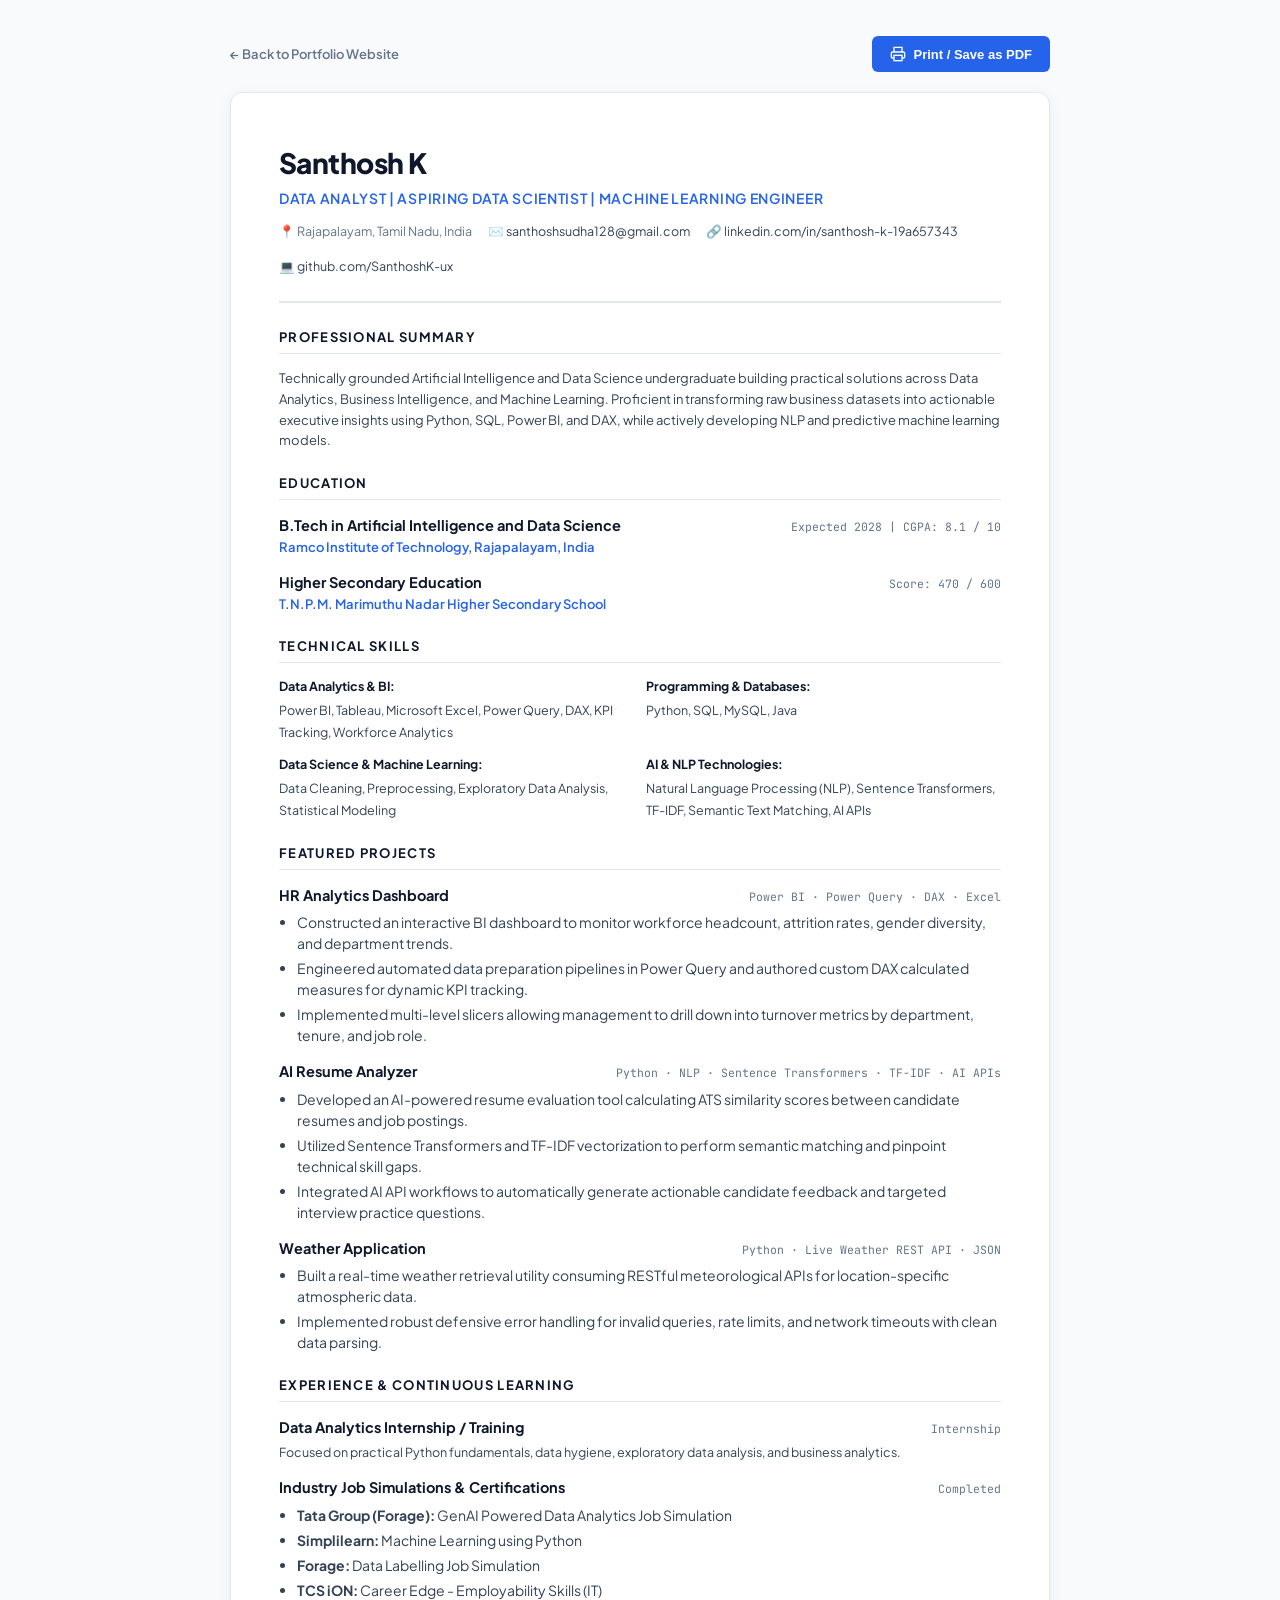
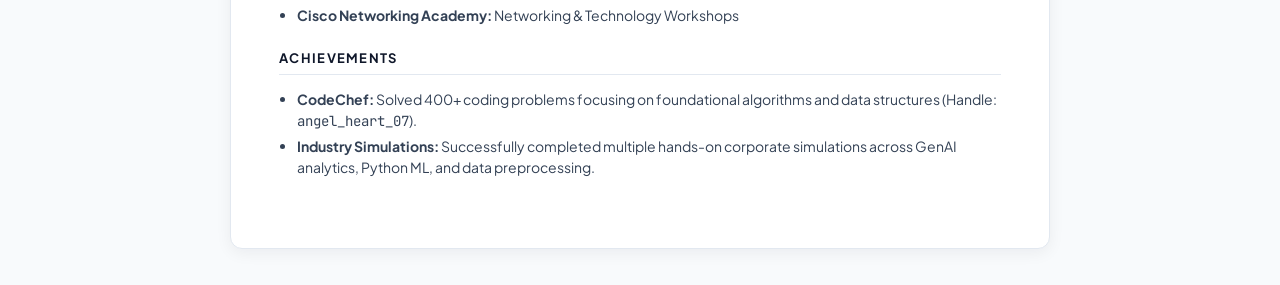
==== resume.html @ 8a950679 "feat: premium production-ready personal portfolio for Santhosh K" ====
<!DOCTYPE html>
<html lang="en">
<head>
  <meta charset="UTF-8">
  <meta name="viewport" content="width=device-width, initial-scale=1.0">
  <title>Resume - Santhosh K | Data Analyst & Aspiring Data Scientist</title>
  <link rel="preconnect" href="https://fonts.googleapis.com">
  <link rel="preconnect" href="https://fonts.gstatic.com" crossorigin>
  <link href="https://fonts.googleapis.com/css2?family=Plus+Jakarta+Sans:wght@400;500;600;700;800&family=JetBrains+Mono:wght@400;500;600&display=swap" rel="stylesheet">
  <style>
    :root {
      --primary: #0F172A;
      --secondary: #334155;
      --muted: #64748B;
      --accent: #2563EB;
      --border: #E2E8F0;
      --bg: #FFFFFF;
    }
    * { box-sizing: border-box; margin: 0; padding: 0; }
    body {
      background-color: #F8FAFC;
      color: var(--secondary);
      font-family: 'Plus Jakarta Sans', -apple-system, sans-serif;
      line-height: 1.55;
      font-size: 14px;
      padding: 36px 16px;
    }
    .resume-page {
      max-width: 820px;
      margin: 0 auto;
      background: var(--bg);
      border: 1px solid var(--border);
      border-radius: 12px;
      box-shadow: 0 4px 16px rgba(15, 23, 42, 0.06);
      padding: 48px;
    }
    .print-bar {
      max-width: 820px;
      margin: 0 auto 20px;
      display: flex;
      justify-content: space-between;
      align-items: center;
    }
    .btn-print {
      background-color: var(--accent);
      color: #FFF;
      border: none;
      padding: 10px 18px;
      border-radius: 6px;
      font-weight: 600;
      cursor: pointer;
      display: inline-flex;
      align-items: center;
      gap: 8px;
      font-size: 13px;
    }
    .btn-back {
      color: var(--muted);
      text-decoration: none;
      font-size: 13px;
      font-weight: 600;
    }
    .btn-back:hover { color: var(--accent); }
    header {
      border-bottom: 2px solid var(--border);
      padding-bottom: 24px;
      margin-bottom: 24px;
    }
    h1 {
      font-size: 28px;
      font-weight: 800;
      color: var(--primary);
      letter-spacing: -0.02em;
    }
    .role-title {
      font-size: 14px;
      font-weight: 600;
      color: var(--accent);
      margin-top: 4px;
      text-transform: uppercase;
      letter-spacing: 0.05em;
    }
    .contact-line {
      display: flex;
      flex-wrap: wrap;
      gap: 16px;
      margin-top: 12px;
      font-size: 12.5px;
      color: var(--muted);
    }
    .contact-line a {
      color: var(--secondary);
      text-decoration: none;
    }
    .contact-line a:hover { color: var(--accent); }
    .section {
      margin-bottom: 22px;
    }
    .section-title {
      font-size: 13px;
      font-weight: 700;
      text-transform: uppercase;
      letter-spacing: 0.1em;
      color: var(--primary);
      border-bottom: 1px solid var(--border);
      padding-bottom: 6px;
      margin-bottom: 14px;
      display: flex;
      align-items: center;
      gap: 8px;
    }
    .item {
      margin-bottom: 14px;
    }
    .item-header {
      display: flex;
      justify-content: space-between;
      align-items: baseline;
      margin-bottom: 4px;
    }
    .item-title {
      font-size: 14.5px;
      font-weight: 700;
      color: var(--primary);
    }
    .item-subtitle {
      font-size: 13px;
      color: var(--accent);
      font-weight: 600;
    }
    .item-date {
      font-family: 'JetBrains Mono', monospace;
      font-size: 11.5px;
      color: var(--muted);
    }
    ul.item-bullets {
      list-style-position: outside;
      margin-left: 18px;
      margin-top: 6px;
    }
    ul.item-bullets li {
      margin-bottom: 4px;
      color: var(--secondary);
      line-height: 1.5;
    }
    .skills-grid {
      display: grid;
      grid-template-columns: repeat(2, 1fr);
      gap: 12px;
    }
    .skill-category b {
      display: block;
      color: var(--primary);
      font-size: 12.5px;
      margin-bottom: 3px;
    }
    .skill-category span {
      color: var(--secondary);
      font-size: 12.5px;
    }
    @media print {
      body { background: #FFF; padding: 0; }
      .print-bar { display: none; }
      .resume-page { border: none; box-shadow: none; padding: 0; }
    }
  </style>
</head>
<body>

  <div class="print-bar">
    <a href="index.html" class="btn-back">← Back to Portfolio Website</a>
    <button class="btn-print" onclick="window.print()">
      <svg width="16" height="16" fill="none" stroke="currentColor" stroke-width="2" viewBox="0 0 24 24"><polyline points="6 9 6 2 18 2 18 9"></polyline><path d="M6 18H4a2 2 0 0 1-2-2v-5a2 2 0 0 1 2-2h16a2 2 0 0 1 2 2v5a2 2 0 0 1-2 2h-2"></path><rect x="6" y="14" width="12" height="8"></rect></svg>
      Print / Save as PDF
    </button>
  </div>

  <main class="resume-page">
    <header>
      <h1>Santhosh K</h1>
      <div class="role-title">Data Analyst | Aspiring Data Scientist | Machine Learning Engineer</div>
      <div class="contact-line">
        <span>📍 Rajapalayam, Tamil Nadu, India</span>
        <span>✉️ <a href="mailto:santhoshsudha128@gmail.com">santhoshsudha128@gmail.com</a></span>
        <span>🔗 <a href="https://linkedin.com/in/santhosh-k-19a657343" target="_blank">linkedin.com/in/santhosh-k-19a657343</a></span>
        <span>💻 <a href="https://github.com/SanthoshK-ux" target="_blank">github.com/SanthoshK-ux</a></span>
      </div>
    </header>

    <!-- Professional Summary -->
    <section class="section">
      <div class="section-title">Professional Summary</div>
      <p style="font-size: 13px; color: var(--secondary); line-height: 1.6;">
        Technically grounded Artificial Intelligence and Data Science undergraduate building practical solutions across Data Analytics, Business Intelligence, and Machine Learning. Proficient in transforming raw business datasets into actionable executive insights using Python, SQL, Power BI, and DAX, while actively developing NLP and predictive machine learning models.
      </p>
    </section>

    <!-- Education -->
    <section class="section">
      <div class="section-title">Education</div>
      <div class="item">
        <div class="item-header">
          <div>
            <span class="item-title">B.Tech in Artificial Intelligence and Data Science</span>
            <div class="item-subtitle">Ramco Institute of Technology, Rajapalayam, India</div>
          </div>
          <div class="item-date">Expected 2028 | CGPA: 8.1 / 10</div>
        </div>
      </div>
      <div class="item">
        <div class="item-header">
          <div>
            <span class="item-title">Higher Secondary Education</span>
            <div class="item-subtitle">T.N.P.M. Marimuthu Nadar Higher Secondary School</div>
          </div>
          <div class="item-date">Score: 470 / 600</div>
        </div>
      </div>
    </section>

    <!-- Technical Skills -->
    <section class="section">
      <div class="section-title">Technical Skills</div>
      <div class="skills-grid">
        <div class="skill-category">
          <b>Data Analytics & BI:</b>
          <span>Power BI, Tableau, Microsoft Excel, Power Query, DAX, KPI Tracking, Workforce Analytics</span>
        </div>
        <div class="skill-category">
          <b>Programming & Databases:</b>
          <span>Python, SQL, MySQL, Java</span>
        </div>
        <div class="skill-category">
          <b>Data Science & Machine Learning:</b>
          <span>Data Cleaning, Preprocessing, Exploratory Data Analysis, Statistical Modeling</span>
        </div>
        <div class="skill-category">
          <b>AI & NLP Technologies:</b>
          <span>Natural Language Processing (NLP), Sentence Transformers, TF-IDF, Semantic Text Matching, AI APIs</span>
        </div>
      </div>
    </section>

    <!-- Featured Projects -->
    <section class="section">
      <div class="section-title">Featured Projects</div>

      <div class="item">
        <div class="item-header">
          <span class="item-title">HR Analytics Dashboard</span>
          <span class="item-date">Power BI · Power Query · DAX · Excel</span>
        </div>
        <ul class="item-bullets">
          <li>Constructed an interactive BI dashboard to monitor workforce headcount, attrition rates, gender diversity, and department trends.</li>
          <li>Engineered automated data preparation pipelines in Power Query and authored custom DAX calculated measures for dynamic KPI tracking.</li>
          <li>Implemented multi-level slicers allowing management to drill down into turnover metrics by department, tenure, and job role.</li>
        </ul>
      </div>

      <div class="item">
        <div class="item-header">
          <span class="item-title">AI Resume Analyzer</span>
          <span class="item-date">Python · NLP · Sentence Transformers · TF-IDF · AI APIs</span>
        </div>
        <ul class="item-bullets">
          <li>Developed an AI-powered resume evaluation tool calculating ATS similarity scores between candidate resumes and job postings.</li>
          <li>Utilized Sentence Transformers and TF-IDF vectorization to perform semantic matching and pinpoint technical skill gaps.</li>
          <li>Integrated AI API workflows to automatically generate actionable candidate feedback and targeted interview practice questions.</li>
        </ul>
      </div>

      <div class="item">
        <div class="item-header">
          <span class="item-title">Weather Application</span>
          <span class="item-date">Python · Live Weather REST API · JSON</span>
        </div>
        <ul class="item-bullets">
          <li>Built a real-time weather retrieval utility consuming RESTful meteorological APIs for location-specific atmospheric data.</li>
          <li>Implemented robust defensive error handling for invalid queries, rate limits, and network timeouts with clean data parsing.</li>
        </ul>
      </div>
    </section>

    <!-- Experience & Industry Learning -->
    <section class="section">
      <div class="section-title">Experience & Continuous Learning</div>

      <div class="item">
        <div class="item-header">
          <span class="item-title">Data Analytics Internship / Training</span>
          <span class="item-date">Internship</span>
        </div>
        <div style="font-size: 12.5px; color: var(--secondary);">Focused on practical Python fundamentals, data hygiene, exploratory data analysis, and business analytics.</div>
      </div>

      <div class="item">
        <div class="item-header">
          <span class="item-title">Industry Job Simulations & Certifications</span>
          <span class="item-date">Completed</span>
        </div>
        <ul class="item-bullets">
          <li><b>Tata Group (Forage):</b> GenAI Powered Data Analytics Job Simulation</li>
          <li><b>Simplilearn:</b> Machine Learning using Python</li>
          <li><b>Forage:</b> Data Labelling Job Simulation</li>
          <li><b>TCS iON:</b> Career Edge - Employability Skills (IT)</li>
          <li><b>Cisco Networking Academy:</b> Networking & Technology Workshops</li>
        </ul>
      </div>
    </section>

    <!-- Achievements -->
    <section class="section">
      <div class="section-title">Achievements</div>
      <ul class="item-bullets">
        <li><b>CodeChef:</b> Solved 400+ coding problems focusing on foundational algorithms and data structures (Handle: <code style="font-family:'JetBrains Mono';">angel_heart_07</code>).</li>
        <li><b>Industry Simulations:</b> Successfully completed multiple hands-on corporate simulations across GenAI analytics, Python ML, and data preprocessing.</li>
      </ul>
    </section>
  </main>

</body>
</html>
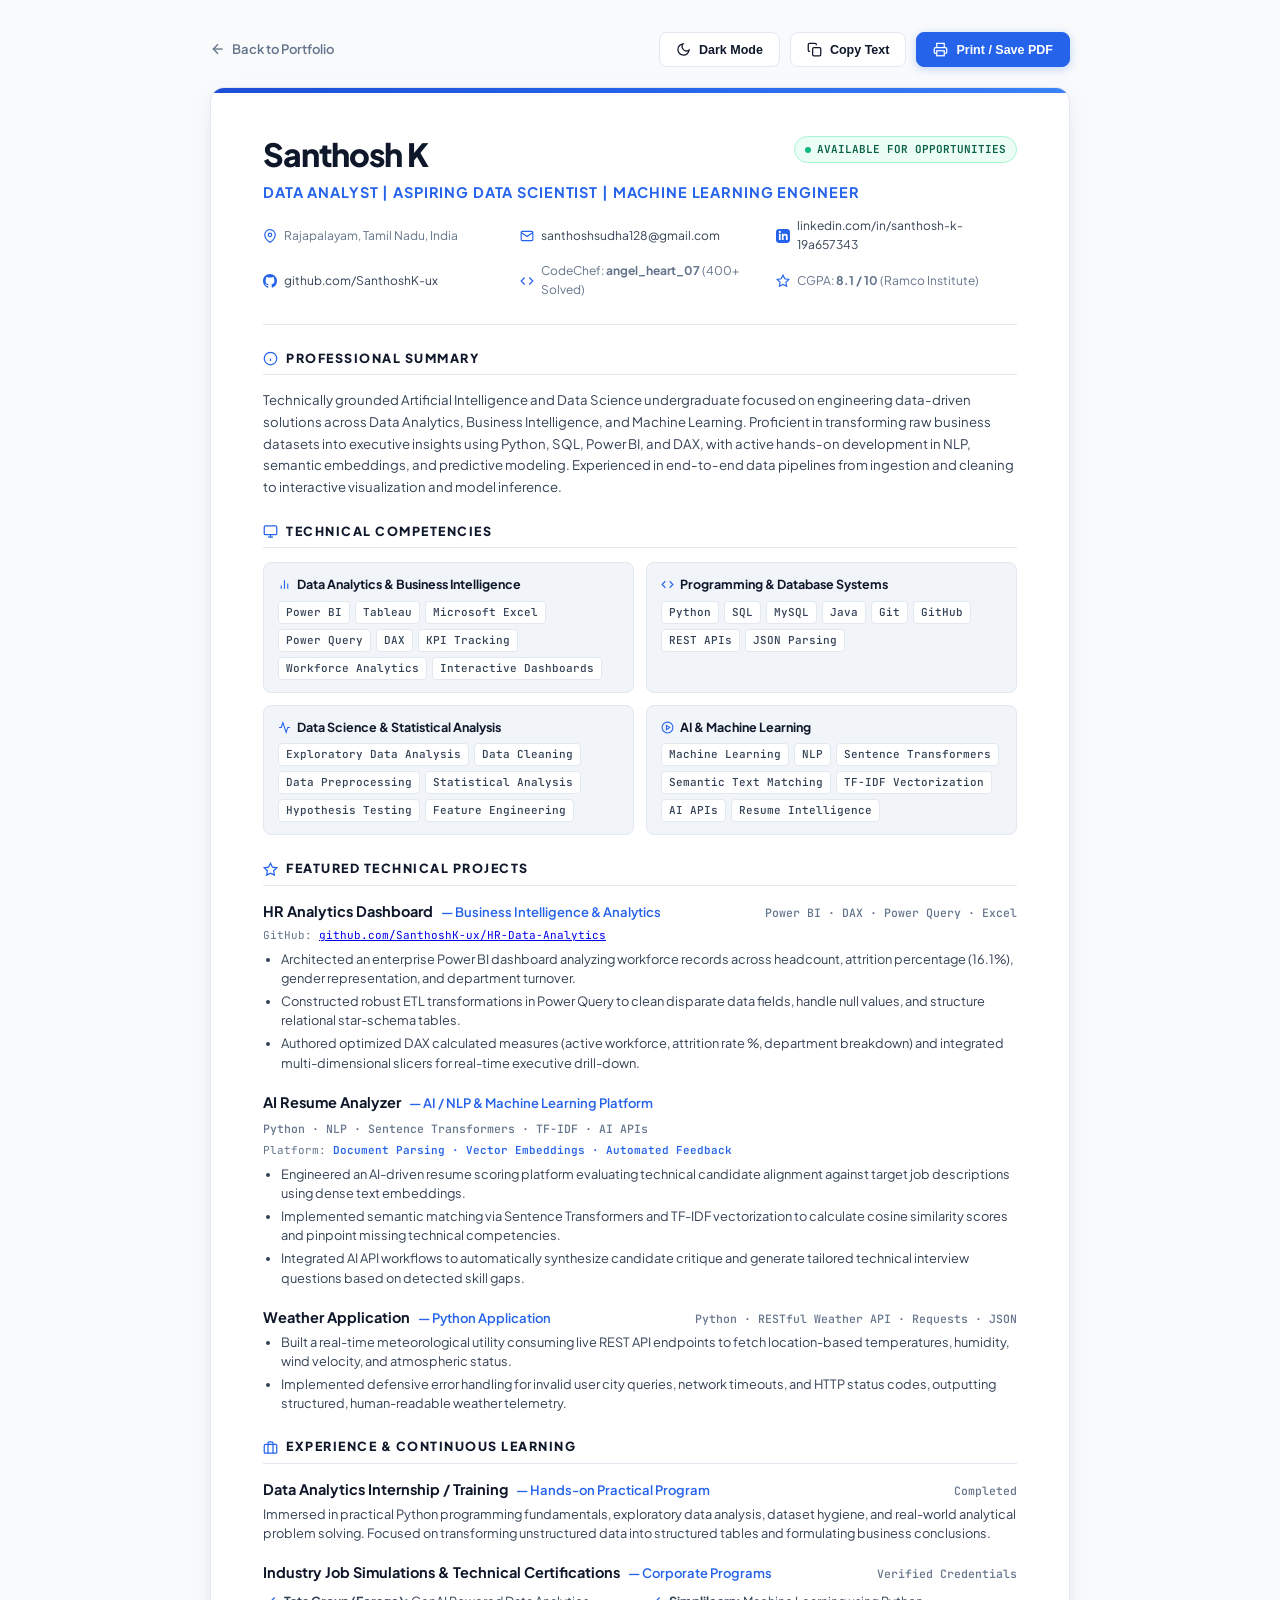
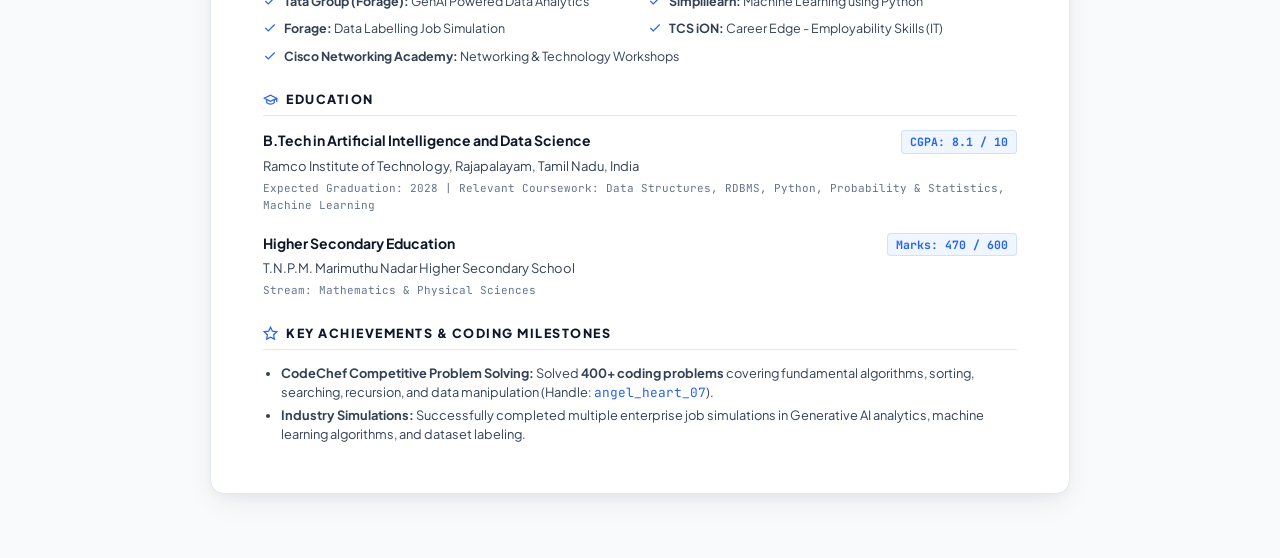
==== commit 749f2a26: "feat: add multi-theme toggle (Light & Dark) and build ultra-premium executive resume" ====
--- a/resume.html
+++ b/resume.html
@@ -1,322 +1,1059 @@
 <!DOCTYPE html>
-<html lang="en">
+<html lang="en" data-theme="light">
 <head>
   <meta charset="UTF-8">
   <meta name="viewport" content="width=device-width, initial-scale=1.0">
-  <title>Resume - Santhosh K | Data Analyst & Aspiring Data Scientist</title>
+  <title>Resume - Santhosh K | Data Analyst &amp; Aspiring Data Scientist</title>
+  <meta name="description" content="Professional Resume of Santhosh K — Data Analyst, Aspiring Data Scientist and Machine Learning Engineer.">
+
+  <!-- Google Fonts: Plus Jakarta Sans & JetBrains Mono -->
   <link rel="preconnect" href="https://fonts.googleapis.com">
   <link rel="preconnect" href="https://fonts.gstatic.com" crossorigin>
-  <link href="https://fonts.googleapis.com/css2?family=Plus+Jakarta+Sans:wght@400;500;600;700;800&family=JetBrains+Mono:wght@400;500;600&display=swap" rel="stylesheet">
+  <link href="https://fonts.googleapis.com/css2?family=Plus+Jakarta+Sans:wght@400;500;600;700;800&family=JetBrains+Mono:wght@400;500;600;700&display=swap" rel="stylesheet">
+
   <style>
-    :root {
-      --primary: #0F172A;
-      --secondary: #334155;
-      --muted: #64748B;
+    :root, [data-theme="light"] {
+      --bg-page: #F8FAFC;
+      --bg-sheet: #FFFFFF;
+      --bg-subtle: #F1F5F9;
+      --bg-pill: #EFF6FF;
+      --text-main: #0F172A;
+      --text-body: #334155;
+      --text-muted: #64748B;
       --accent: #2563EB;
+      --accent-dark: #1D4ED8;
+      --accent-ring: rgba(37, 99, 235, 0.15);
       --border: #E2E8F0;
-      --bg: #FFFFFF;
-    }
+      --border-card: #E2E8F0;
+      --border-highlight: #93C5FD;
+      --shadow-sheet: 0 10px 30px -5px rgba(15, 23, 42, 0.08), 0 4px 12px -2px rgba(15, 23, 42, 0.04);
+    }
+
+    [data-theme="dark"] {
+      --bg-page: #0A0F1D;
+      --bg-sheet: #111A2E;
+      --bg-subtle: #17223B;
+      --bg-pill: rgba(59, 130, 246, 0.16);
+      --text-main: #F8FAFC;
+      --text-body: #CBD5E1;
+      --text-muted: #94A3B8;
+      --accent: #3B82F6;
+      --accent-dark: #2563EB;
+      --accent-ring: rgba(59, 130, 246, 0.3);
+      --border: rgba(255, 255, 255, 0.1);
+      --border-card: rgba(255, 255, 255, 0.08);
+      --border-highlight: #3B82F6;
+      --shadow-sheet: 0 16px 40px -6px rgba(0, 0, 0, 0.7);
+    }
+
     * { box-sizing: border-box; margin: 0; padding: 0; }
+
     body {
-      background-color: #F8FAFC;
-      color: var(--secondary);
-      font-family: 'Plus Jakarta Sans', -apple-system, sans-serif;
+      background-color: var(--bg-page);
+      color: var(--text-body);
+      font-family: 'Plus Jakarta Sans', -apple-system, BlinkMacSystemFont, 'Segoe UI', Roboto, sans-serif;
       line-height: 1.55;
-      font-size: 14px;
-      padding: 36px 16px;
-    }
-    .resume-page {
-      max-width: 820px;
-      margin: 0 auto;
-      background: var(--bg);
-      border: 1px solid var(--border);
-      border-radius: 12px;
-      box-shadow: 0 4px 16px rgba(15, 23, 42, 0.06);
-      padding: 48px;
-    }
-    .print-bar {
-      max-width: 820px;
+      font-size: 13.5px;
+      padding: 32px 16px 64px;
+      transition: background-color 0.25s ease, color 0.25s ease;
+      -webkit-font-smoothing: antialiased;
+    }
+
+    /* Top Utility Bar */
+    .utility-bar {
+      max-width: 860px;
       margin: 0 auto 20px;
       display: flex;
       justify-content: space-between;
       align-items: center;
-    }
-    .btn-print {
-      background-color: var(--accent);
-      color: #FFF;
-      border: none;
-      padding: 10px 18px;
-      border-radius: 6px;
+      flex-wrap: wrap;
+      gap: 12px;
+    }
+
+    .nav-back-link {
+      display: inline-flex;
+      align-items: center;
+      gap: 6px;
+      color: var(--text-muted);
+      text-decoration: none;
       font-weight: 600;
-      cursor: pointer;
+      font-size: 13px;
+      transition: color 0.2s;
+    }
+
+    .nav-back-link:hover {
+      color: var(--accent);
+    }
+
+    .action-group {
+      display: flex;
+      align-items: center;
+      gap: 10px;
+    }
+
+    .btn-action {
       display: inline-flex;
       align-items: center;
       gap: 8px;
-      font-size: 13px;
-    }
-    .btn-back {
-      color: var(--muted);
-      text-decoration: none;
-      font-size: 13px;
+      padding: 9px 16px;
+      border-radius: 8px;
+      font-size: 12.5px;
       font-weight: 600;
-    }
-    .btn-back:hover { color: var(--accent); }
-    header {
-      border-bottom: 2px solid var(--border);
+      cursor: pointer;
+      border: 1px solid var(--border);
+      background-color: var(--bg-sheet);
+      color: var(--text-main);
+      transition: all 0.2s;
+    }
+
+    .btn-action:hover {
+      border-color: var(--accent);
+      color: var(--accent);
+      transform: translateY(-1px);
+    }
+
+    .btn-action.primary {
+      background-color: var(--accent);
+      border-color: var(--accent);
+      color: #FFFFFF !important;
+      box-shadow: 0 2px 8px rgba(37, 99, 235, 0.25);
+    }
+
+    .btn-action.primary:hover {
+      background-color: var(--accent-dark);
+      box-shadow: 0 4px 14px rgba(37, 99, 235, 0.35);
+    }
+
+    /* The Resume Sheet Container */
+    .resume-sheet {
+      max-width: 860px;
+      margin: 0 auto;
+      background: var(--bg-sheet);
+      border: 1px solid var(--border);
+      border-radius: 14px;
+      box-shadow: var(--shadow-sheet);
+      padding: 48px 52px;
+      position: relative;
+      overflow: hidden;
+      transition: background-color 0.25s ease, border-color 0.25s ease;
+    }
+
+    /* Top Accent Stripe */
+    .resume-sheet::before {
+      content: "";
+      position: absolute;
+      top: 0;
+      left: 0;
+      right: 0;
+      height: 5px;
+      background: linear-gradient(90deg, #1D4ED8, #2563EB, #3B82F6);
+    }
+
+    /* Header */
+    .resume-header {
+      border-bottom: 1.5px solid var(--border);
       padding-bottom: 24px;
       margin-bottom: 24px;
     }
-    h1 {
-      font-size: 28px;
+
+    .header-top {
+      display: flex;
+      justify-content: space-between;
+      align-items: flex-start;
+      flex-wrap: wrap;
+      gap: 12px;
+      margin-bottom: 8px;
+    }
+
+    .candidate-name {
+      font-size: 32px;
       font-weight: 800;
-      color: var(--primary);
-      letter-spacing: -0.02em;
-    }
-    .role-title {
-      font-size: 14px;
+      color: var(--text-main);
+      letter-spacing: -0.03em;
+      line-height: 1.15;
+    }
+
+    .candidate-badge {
+      display: inline-flex;
+      align-items: center;
+      gap: 6px;
+      font-family: 'JetBrains Mono', monospace;
+      font-size: 11px;
       font-weight: 600;
+      padding: 4px 10px;
+      border-radius: 20px;
+      background-color: #ECFDF5;
+      color: #065F46;
+      border: 1px solid #A7F3D0;
+    }
+
+    [data-theme="dark"] .candidate-badge {
+      background-color: rgba(16, 185, 129, 0.15);
+      color: #34D399;
+      border-color: rgba(16, 185, 129, 0.3);
+    }
+
+    .badge-dot {
+      width: 6px;
+      height: 6px;
+      border-radius: 50%;
+      background-color: #10B981;
+    }
+
+    .candidate-title {
+      font-size: 14.5px;
+      font-weight: 700;
       color: var(--accent);
-      margin-top: 4px;
       text-transform: uppercase;
-      letter-spacing: 0.05em;
-    }
-    .contact-line {
+      letter-spacing: 0.06em;
+      margin-bottom: 14px;
+    }
+
+    .contact-grid {
+      display: grid;
+      grid-template-columns: repeat(3, 1fr);
+      gap: 8px 16px;
+      font-size: 12px;
+      color: var(--text-muted);
+    }
+
+    .contact-item {
       display: flex;
-      flex-wrap: wrap;
-      gap: 16px;
-      margin-top: 12px;
+      align-items: center;
+      gap: 7px;
+    }
+
+    .contact-item svg {
+      width: 14px;
+      height: 14px;
+      color: var(--accent);
+      flex-shrink: 0;
+    }
+
+    .contact-item a {
+      color: var(--text-body);
+      text-decoration: none;
+      transition: color 0.15s;
+    }
+
+    .contact-item a:hover {
+      color: var(--accent);
+    }
+
+    /* Section Styling */
+    .resume-section {
+      margin-bottom: 24px;
+    }
+
+    .section-title {
       font-size: 12.5px;
-      color: var(--muted);
-    }
-    .contact-line a {
-      color: var(--secondary);
-      text-decoration: none;
-    }
-    .contact-line a:hover { color: var(--accent); }
-    .section {
-      margin-bottom: 22px;
-    }
-    .section-title {
-      font-size: 13px;
-      font-weight: 700;
+      font-weight: 800;
       text-transform: uppercase;
-      letter-spacing: 0.1em;
-      color: var(--primary);
-      border-bottom: 1px solid var(--border);
-      padding-bottom: 6px;
-      margin-bottom: 14px;
+      letter-spacing: 0.12em;
+      color: var(--text-main);
       display: flex;
       align-items: center;
       gap: 8px;
-    }
-    .item {
+      padding-bottom: 6px;
+      border-bottom: 1px solid var(--border);
       margin-bottom: 14px;
     }
-    .item-header {
-      display: flex;
-      justify-content: space-between;
-      align-items: baseline;
-      margin-bottom: 4px;
-    }
-    .item-title {
-      font-size: 14.5px;
-      font-weight: 700;
-      color: var(--primary);
-    }
-    .item-subtitle {
-      font-size: 13px;
+
+    .section-title svg {
+      width: 15px;
+      height: 15px;
       color: var(--accent);
-      font-weight: 600;
-    }
-    .item-date {
-      font-family: 'JetBrains Mono', monospace;
-      font-size: 11.5px;
-      color: var(--muted);
-    }
-    ul.item-bullets {
-      list-style-position: outside;
-      margin-left: 18px;
-      margin-top: 6px;
-    }
-    ul.item-bullets li {
-      margin-bottom: 4px;
-      color: var(--secondary);
-      line-height: 1.5;
-    }
+    }
+
+    /* Professional Summary */
+    .summary-text {
+      font-size: 13.2px;
+      color: var(--text-body);
+      line-height: 1.65;
+    }
+
+    /* Skills Grid */
     .skills-grid {
       display: grid;
       grid-template-columns: repeat(2, 1fr);
       gap: 12px;
     }
-    .skill-category b {
-      display: block;
-      color: var(--primary);
+
+    .skill-card {
+      background: var(--bg-subtle);
+      border: 1px solid var(--border-card);
+      border-radius: 8px;
+      padding: 12px 14px;
+    }
+
+    .skill-category-title {
       font-size: 12.5px;
-      margin-bottom: 3px;
-    }
-    .skill-category span {
-      color: var(--secondary);
+      font-weight: 700;
+      color: var(--text-main);
+      margin-bottom: 6px;
+      display: flex;
+      align-items: center;
+      gap: 6px;
+    }
+
+    .skill-category-title svg {
+      width: 13px;
+      height: 13px;
+      color: var(--accent);
+    }
+
+    .skill-tags {
+      display: flex;
+      flex-wrap: wrap;
+      gap: 5px;
+    }
+
+    .skill-pill {
+      font-size: 11px;
+      font-weight: 500;
+      background: var(--bg-sheet);
+      border: 1px solid var(--border);
+      color: var(--text-body);
+      padding: 2px 7px;
+      border-radius: 4px;
+      font-family: 'JetBrains Mono', monospace;
+    }
+
+    /* Experience & Project Items */
+    .timeline-entry {
+      margin-bottom: 18px;
+    }
+
+    .timeline-entry:last-child {
+      margin-bottom: 0;
+    }
+
+    .entry-header {
+      display: flex;
+      justify-content: space-between;
+      align-items: baseline;
+      flex-wrap: wrap;
+      gap: 6px;
+      margin-bottom: 4px;
+    }
+
+    .entry-role {
+      font-size: 14.5px;
+      font-weight: 700;
+      color: var(--text-main);
+    }
+
+    .entry-company {
+      font-size: 13px;
+      font-weight: 600;
+      color: var(--accent);
+      margin-left: 6px;
+    }
+
+    .entry-date {
+      font-family: 'JetBrains Mono', monospace;
+      font-size: 11.5px;
+      color: var(--text-muted);
+      font-weight: 500;
+    }
+
+    .entry-tech {
+      font-family: 'JetBrains Mono', monospace;
+      font-size: 11px;
+      color: var(--text-muted);
+      margin-bottom: 6px;
+    }
+
+    .entry-tech span {
+      color: var(--accent);
+      font-weight: 600;
+    }
+
+    ul.entry-bullets {
+      list-style-position: outside;
+      margin-left: 18px;
+      display: flex;
+      flex-direction: column;
+      gap: 4px;
+    }
+
+    ul.entry-bullets li {
+      font-size: 12.8px;
+      color: var(--text-body);
+      line-height: 1.5;
+    }
+
+    /* Education Item */
+    .edu-row {
+      display: flex;
+      justify-content: space-between;
+      align-items: baseline;
+      flex-wrap: wrap;
+      gap: 6px;
+      margin-bottom: 2px;
+    }
+
+    .edu-degree {
+      font-size: 14px;
+      font-weight: 700;
+      color: var(--text-main);
+    }
+
+    .edu-school {
+      font-size: 13px;
+      color: var(--text-body);
+      margin-bottom: 4px;
+    }
+
+    .cgpa-callout {
+      display: inline-flex;
+      align-items: center;
+      gap: 6px;
+      background: var(--bg-pill);
+      color: var(--accent);
+      font-family: 'JetBrains Mono', monospace;
+      font-size: 11.5px;
+      font-weight: 700;
+      padding: 2px 8px;
+      border-radius: 4px;
+      border: 1px solid var(--accent-ring);
+    }
+
+    /* Certifications Grid */
+    .cert-list {
+      display: grid;
+      grid-template-columns: repeat(2, 1fr);
+      gap: 8px 16px;
+      list-style: none;
+    }
+
+    .cert-list li {
+      display: flex;
+      align-items: flex-start;
+      gap: 7px;
       font-size: 12.5px;
-    }
+      color: var(--text-body);
+    }
+
+    .cert-list li svg {
+      width: 14px;
+      height: 14px;
+      color: var(--accent);
+      flex-shrink: 0;
+      margin-top: 2px;
+    }
+
+    /* Toast */
+    .toast-box {
+      position: fixed;
+      bottom: 24px;
+      left: 50%;
+      transform: translateX(-50%) translateY(20px);
+      background-color: var(--text-main);
+      color: var(--bg-sheet);
+      padding: 10px 20px;
+      border-radius: 30px;
+      font-size: 12.5px;
+      font-weight: 600;
+      opacity: 0;
+      pointer-events: none;
+      transition: all 0.25s;
+      z-index: 999;
+      box-shadow: 0 8px 24px rgba(0, 0, 0, 0.25);
+    }
+
+    .toast-box.show {
+      opacity: 1;
+      transform: translateX(-50%) translateY(0);
+    }
+
+    /* ==========================================================================
+       Print Optimization (@media print)
+       Clean, Perfect 1-2 Page Output on Letter / A4
+       ========================================================================== */
     @media print {
-      body { background: #FFF; padding: 0; }
-      .print-bar { display: none; }
-      .resume-page { border: none; box-shadow: none; padding: 0; }
+      @page {
+        margin: 0.45in 0.5in;
+        size: A4 portrait;
+      }
+
+      body {
+        background: #FFFFFF !important;
+        color: #111827 !important;
+        padding: 0 !important;
+        font-size: 11.5px !important;
+        line-height: 1.45 !important;
+      }
+
+      .utility-bar, .toast-box {
+        display: none !important;
+      }
+
+      .resume-sheet {
+        border: none !important;
+        box-shadow: none !important;
+        padding: 0 !important;
+        max-width: 100% !important;
+        background: #FFFFFF !important;
+      }
+
+      .resume-sheet::before {
+        display: none !important;
+      }
+
+      .candidate-name {
+        font-size: 26px !important;
+        color: #000000 !important;
+      }
+
+      .candidate-title {
+        color: #1D4ED8 !important;
+        font-size: 12.5px !important;
+        margin-bottom: 8px !important;
+      }
+
+      .contact-grid {
+        gap: 4px 12px !important;
+        font-size: 10.5px !important;
+      }
+
+      .section-title {
+        font-size: 11px !important;
+        color: #000000 !important;
+        border-bottom: 1px solid #CBD5E1 !important;
+        margin-bottom: 8px !important;
+        padding-bottom: 3px !important;
+      }
+
+      .resume-section {
+        margin-bottom: 14px !important;
+        page-break-inside: avoid;
+      }
+
+      .timeline-entry {
+        margin-bottom: 10px !important;
+        page-break-inside: avoid;
+      }
+
+      .skill-card {
+        background: #F8FAFC !important;
+        border: 1px solid #E2E8F0 !important;
+        padding: 8px 10px !important;
+      }
+
+      .skill-pill {
+        background: #FFFFFF !important;
+        border: 1px solid #CBD5E1 !important;
+        color: #0F172A !important;
+        font-size: 9.5px !important;
+        padding: 1px 5px !important;
+      }
+
+      ul.entry-bullets li {
+        font-size: 11px !important;
+        color: #1E293B !important;
+      }
+
+      .cgpa-callout {
+        background: #EFF6FF !important;
+        color: #1D4ED8 !important;
+        border: 1px solid #BFDBFE !important;
+      }
+
+      a {
+        color: #0F172A !important;
+        text-decoration: none !important;
+      }
+    }
+
+    @media (max-width: 640px) {
+      .resume-sheet { padding: 32px 20px; }
+      .contact-grid { grid-template-columns: 1fr; }
+      .skills-grid { grid-template-columns: 1fr; }
+      .cert-list { grid-template-columns: 1fr; }
+      .candidate-name { font-size: 26px; }
     }
   </style>
 </head>
 <body>
 
-  <div class="print-bar">
-    <a href="index.html" class="btn-back">← Back to Portfolio Website</a>
-    <button class="btn-print" onclick="window.print()">
-      <svg width="16" height="16" fill="none" stroke="currentColor" stroke-width="2" viewBox="0 0 24 24"><polyline points="6 9 6 2 18 2 18 9"></polyline><path d="M6 18H4a2 2 0 0 1-2-2v-5a2 2 0 0 1 2-2h16a2 2 0 0 1 2 2v5a2 2 0 0 1-2 2h-2"></path><rect x="6" y="14" width="12" height="8"></rect></svg>
-      Print / Save as PDF
-    </button>
+  <!-- Top Utility Bar -->
+  <div class="utility-bar">
+    <a href="index.html" class="nav-back-link">
+      <svg width="16" height="16" fill="none" stroke="currentColor" stroke-width="2" viewBox="0 0 24 24">
+        <line x1="19" y1="12" x2="5" y2="12"></line>
+        <polyline points="12 19 5 12 12 5"></polyline>
+      </svg>
+      Back to Portfolio
+    </a>
+
+    <div class="action-group">
+      <button class="btn-action" id="theme-btn" title="Toggle Dark/Light Mode">
+        <svg id="theme-icon" width="15" height="15" fill="none" stroke="currentColor" stroke-width="2" viewBox="0 0 24 24">
+          <path d="M21 12.79A9 9 0 1 1 11.21 3 7 7 0 0 0 21 12.79z"></path>
+        </svg>
+        <span id="theme-label">Dark Mode</span>
+      </button>
+
+      <button class="btn-action" id="copy-text-btn" title="Copy clean plaintext resume to clipboard">
+        <svg width="15" height="15" fill="none" stroke="currentColor" stroke-width="2" viewBox="0 0 24 24">
+          <rect x="9" y="9" width="13" height="13" rx="2" ry="2"></rect>
+          <path d="M5 15H4a2 2 0 0 1-2-2V4a2 2 0 0 1 2-2h9a2 2 0 0 1 2 2v1"></path>
+        </svg>
+        Copy Text
+      </button>
+
+      <button class="btn-action primary" onclick="window.print()" title="Print or save as high-resolution PDF">
+        <svg width="15" height="15" fill="none" stroke="currentColor" stroke-width="2" viewBox="0 0 24 24">
+          <polyline points="6 9 6 2 18 2 18 9"></polyline>
+          <path d="M6 18H4a2 2 0 0 1-2-2v-5a2 2 0 0 1 2-2h16a2 2 0 0 1 2 2v5a2 2 0 0 1-2 2h-2"></path>
+          <rect x="6" y="14" width="12" height="8"></rect>
+        </svg>
+        Print / Save PDF
+      </button>
+    </div>
   </div>
 
-  <main class="resume-page">
-    <header>
-      <h1>Santhosh K</h1>
-      <div class="role-title">Data Analyst | Aspiring Data Scientist | Machine Learning Engineer</div>
-      <div class="contact-line">
-        <span>📍 Rajapalayam, Tamil Nadu, India</span>
-        <span>✉️ <a href="mailto:santhoshsudha128@gmail.com">santhoshsudha128@gmail.com</a></span>
-        <span>🔗 <a href="https://linkedin.com/in/santhosh-k-19a657343" target="_blank">linkedin.com/in/santhosh-k-19a657343</a></span>
-        <span>💻 <a href="https://github.com/SanthoshK-ux" target="_blank">github.com/SanthoshK-ux</a></span>
+  <!-- The Document Sheet -->
+  <main class="resume-sheet">
+    <!-- Header -->
+    <header class="resume-header">
+      <div class="header-top">
+        <h1 class="candidate-name">Santhosh K</h1>
+        <div class="candidate-badge">
+          <span class="badge-dot"></span>
+          AVAILABLE FOR OPPORTUNITIES
+        </div>
+      </div>
+
+      <div class="candidate-title">Data Analyst | Aspiring Data Scientist | Machine Learning Engineer</div>
+
+      <div class="contact-grid">
+        <div class="contact-item">
+          <svg fill="none" stroke="currentColor" stroke-width="2" viewBox="0 0 24 24">
+            <path d="M21 10c0 7-9 13-9 13s-9-6-9-13a9 9 0 0 1 18 0z"></path>
+            <circle cx="12" cy="10" r="3"></circle>
+          </svg>
+          <span>Rajapalayam, Tamil Nadu, India</span>
+        </div>
+
+        <div class="contact-item">
+          <svg fill="none" stroke="currentColor" stroke-width="2" viewBox="0 0 24 24">
+            <path d="M4 4h16c1.1 0 2 .9 2 2v12c0 1.1-.9 2-2 2H4c-1.1 0-2-.9-2-2V6c0-1.1.9-2 2-2z"></path>
+            <polyline points="22,6 12,13 2,6"></polyline>
+          </svg>
+          <a href="mailto:santhoshsudha128@gmail.com">santhoshsudha128@gmail.com</a>
+        </div>
+
+        <div class="contact-item">
+          <svg fill="currentColor" viewBox="0 0 24 24">
+            <path d="M19 0h-14c-2.761 0-5 2.239-5 5v14c0 2.761 2.239 5 5 5h14c2.762 0 5-2.239 5-5v-14c0-2.761-2.238-5-5-5zm-11 19h-3v-11h3v11zm-1.5-12.268c-.966 0-1.75-.79-1.75-1.764s.784-1.764 1.75-1.764 1.75.79 1.75 1.764-.783 1.764-1.75 1.764zm13.5 12.268h-3v-5.604c0-3.368-4-3.113-4 0v5.604h-3v-11h3v1.765c1.396-2.586 7-2.777 7 2.476v6.759z"/>
+          </svg>
+          <a href="https://linkedin.com/in/santhosh-k-19a657343" target="_blank" rel="noopener">linkedin.com/in/santhosh-k-19a657343</a>
+        </div>
+
+        <div class="contact-item">
+          <svg fill="currentColor" viewBox="0 0 24 24">
+            <path d="M12 0C5.37 0 0 5.37 0 12c0 5.31 3.435 9.795 8.205 11.385.6.105.825-.255.825-.57 0-.285-.015-1.23-.015-2.235-3.015.555-3.795-.735-4.035-1.41-.135-.345-.72-1.41-1.23-1.695-.42-.225-1.02-.78-.015-.795.945-.015 1.62.87 1.845 1.23 1.08 1.815 2.805 1.305 3.495.99.105-.78.42-1.305.765-1.605-2.67-.3-5.46-1.335-5.46-5.925 0-1.305.465-2.385 1.23-3.225-.12-.3-.54-1.53.12-3.18 0 0 1.005-.315 3.3 1.23.96-.27 1.98-.405 3-.405s2.04.135 3 .405c2.295-1.56 3.3-1.23 3.3-1.23.66 1.65.24 2.88.12 3.18.765.84 1.23 1.905 1.23 3.225 0 4.605-2.805 5.625-5.475 5.925.435.375.81 1.095.81 2.22 0 1.605-.015 2.895-.015 3.3 0 .315.225.69.825.57A12.02 12.02 0 0024 12c0-6.63-5.37-12-12-12z"/>
+          </svg>
+          <a href="https://github.com/SanthoshK-ux" target="_blank" rel="noopener">github.com/SanthoshK-ux</a>
+        </div>
+
+        <div class="contact-item">
+          <svg fill="none" stroke="currentColor" stroke-width="2" viewBox="0 0 24 24">
+            <polyline points="16 18 22 12 16 6"></polyline>
+            <polyline points="8 6 2 12 8 18"></polyline>
+          </svg>
+          <span>CodeChef: <b>angel_heart_07</b> (400+ Solved)</span>
+        </div>
+
+        <div class="contact-item">
+          <svg fill="none" stroke="currentColor" stroke-width="2" viewBox="0 0 24 24">
+            <polygon points="12 2 15.09 8.26 22 9.27 17 14.14 18.18 21.02 12 17.77 5.82 21.02 7 14.14 2 9.27 8.91 8.26 12 2"></polygon>
+          </svg>
+          <span>CGPA: <b>8.1 / 10</b> (Ramco Institute)</span>
+        </div>
       </div>
     </header>
 
     <!-- Professional Summary -->
-    <section class="section">
-      <div class="section-title">Professional Summary</div>
-      <p style="font-size: 13px; color: var(--secondary); line-height: 1.6;">
-        Technically grounded Artificial Intelligence and Data Science undergraduate building practical solutions across Data Analytics, Business Intelligence, and Machine Learning. Proficient in transforming raw business datasets into actionable executive insights using Python, SQL, Power BI, and DAX, while actively developing NLP and predictive machine learning models.
+    <section class="resume-section">
+      <div class="section-title">
+        <svg fill="none" stroke="currentColor" stroke-width="2" viewBox="0 0 24 24">
+          <circle cx="12" cy="12" r="10"></circle>
+          <line x1="12" y1="16" x2="12" y2="12"></line>
+          <line x1="12" y1="8" x2="12.01" y2="8"></line>
+        </svg>
+        Professional Summary
+      </div>
+      <p class="summary-text">
+        Technically grounded Artificial Intelligence and Data Science undergraduate focused on engineering data-driven solutions across Data Analytics, Business Intelligence, and Machine Learning. Proficient in transforming raw business datasets into executive insights using Python, SQL, Power BI, and DAX, with active hands-on development in NLP, semantic embeddings, and predictive modeling. Experienced in end-to-end data pipelines from ingestion and cleaning to interactive visualization and model inference.
       </p>
     </section>
 
+    <!-- Technical Expertise -->
+    <section class="resume-section">
+      <div class="section-title">
+        <svg fill="none" stroke="currentColor" stroke-width="2" viewBox="0 0 24 24">
+          <rect x="2" y="3" width="20" height="14" rx="2" ry="2"></rect>
+          <line x1="8" y1="21" x2="16" y2="21"></line>
+          <line x1="12" y1="17" x2="12" y2="21"></line>
+        </svg>
+        Technical Competencies
+      </div>
+
+      <div class="skills-grid">
+        <div class="skill-card">
+          <div class="skill-category-title">
+            <svg fill="none" stroke="currentColor" stroke-width="2" viewBox="0 0 24 24">
+              <line x1="18" y1="20" x2="18" y2="10"></line>
+              <line x1="12" y1="20" x2="12" y2="4"></line>
+              <line x1="6" y1="20" x2="6" y2="14"></line>
+            </svg>
+            Data Analytics &amp; Business Intelligence
+          </div>
+          <div class="skill-tags">
+            <span class="skill-pill">Power BI</span>
+            <span class="skill-pill">Tableau</span>
+            <span class="skill-pill">Microsoft Excel</span>
+            <span class="skill-pill">Power Query</span>
+            <span class="skill-pill">DAX</span>
+            <span class="skill-pill">KPI Tracking</span>
+            <span class="skill-pill">Workforce Analytics</span>
+            <span class="skill-pill">Interactive Dashboards</span>
+          </div>
+        </div>
+
+        <div class="skill-card">
+          <div class="skill-category-title">
+            <svg fill="none" stroke="currentColor" stroke-width="2" viewBox="0 0 24 24">
+              <polyline points="16 18 22 12 16 6"></polyline>
+              <polyline points="8 6 2 12 8 18"></polyline>
+            </svg>
+            Programming &amp; Database Systems
+          </div>
+          <div class="skill-tags">
+            <span class="skill-pill">Python</span>
+            <span class="skill-pill">SQL</span>
+            <span class="skill-pill">MySQL</span>
+            <span class="skill-pill">Java</span>
+            <span class="skill-pill">Git</span>
+            <span class="skill-pill">GitHub</span>
+            <span class="skill-pill">REST APIs</span>
+            <span class="skill-pill">JSON Parsing</span>
+          </div>
+        </div>
+
+        <div class="skill-card">
+          <div class="skill-category-title">
+            <svg fill="none" stroke="currentColor" stroke-width="2" viewBox="0 0 24 24">
+              <polyline points="22 12 18 12 15 21 9 3 6 12 2 12"></polyline>
+            </svg>
+            Data Science &amp; Statistical Analysis
+          </div>
+          <div class="skill-tags">
+            <span class="skill-pill">Exploratory Data Analysis</span>
+            <span class="skill-pill">Data Cleaning</span>
+            <span class="skill-pill">Data Preprocessing</span>
+            <span class="skill-pill">Statistical Analysis</span>
+            <span class="skill-pill">Hypothesis Testing</span>
+            <span class="skill-pill">Feature Engineering</span>
+          </div>
+        </div>
+
+        <div class="skill-card">
+          <div class="skill-category-title">
+            <svg fill="none" stroke="currentColor" stroke-width="2" viewBox="0 0 24 24">
+              <circle cx="12" cy="12" r="10"></circle>
+              <polygon points="10 8 16 12 10 16 10 8"></polygon>
+            </svg>
+            AI &amp; Machine Learning
+          </div>
+          <div class="skill-tags">
+            <span class="skill-pill">Machine Learning</span>
+            <span class="skill-pill">NLP</span>
+            <span class="skill-pill">Sentence Transformers</span>
+            <span class="skill-pill">Semantic Text Matching</span>
+            <span class="skill-pill">TF-IDF Vectorization</span>
+            <span class="skill-pill">AI APIs</span>
+            <span class="skill-pill">Resume Intelligence</span>
+          </div>
+        </div>
+      </div>
+    </section>
+
+    <!-- Featured Projects -->
+    <section class="resume-section">
+      <div class="section-title">
+        <svg fill="none" stroke="currentColor" stroke-width="2" viewBox="0 0 24 24">
+          <polygon points="12 2 15.09 8.26 22 9.27 17 14.14 18.18 21.02 12 17.77 5.82 21.02 7 14.14 2 9.27 8.91 8.26 12 2"></polygon>
+        </svg>
+        Featured Technical Projects
+      </div>
+
+      <!-- Project 1: HR Analytics -->
+      <div class="timeline-entry">
+        <div class="entry-header">
+          <div>
+            <span class="entry-role">HR Analytics Dashboard</span>
+            <span class="entry-company">— Business Intelligence &amp; Analytics</span>
+          </div>
+          <span class="entry-date">Power BI · DAX · Power Query · Excel</span>
+        </div>
+        <div class="entry-tech">
+          GitHub: <a href="https://github.com/SanthoshK-ux/HR-Data-Analytics" target="_blank" rel="noopener">github.com/SanthoshK-ux/HR-Data-Analytics</a>
+        </div>
+        <ul class="entry-bullets">
+          <li>Architected an enterprise Power BI dashboard analyzing workforce records across headcount, attrition percentage (16.1%), gender representation, and department turnover.</li>
+          <li>Constructed robust ETL transformations in Power Query to clean disparate data fields, handle null values, and structure relational star-schema tables.</li>
+          <li>Authored optimized DAX calculated measures (active workforce, attrition rate %, department breakdown) and integrated multi-dimensional slicers for real-time executive drill-down.</li>
+        </ul>
+      </div>
+
+      <!-- Project 2: AI Resume Analyzer -->
+      <div class="timeline-entry">
+        <div class="entry-header">
+          <div>
+            <span class="entry-role">AI Resume Analyzer</span>
+            <span class="entry-company">— AI / NLP &amp; Machine Learning Platform</span>
+          </div>
+          <span class="entry-date">Python · NLP · Sentence Transformers · TF-IDF · AI APIs</span>
+        </div>
+        <div class="entry-tech">
+          Platform: <span>Document Parsing · Vector Embeddings · Automated Feedback</span>
+        </div>
+        <ul class="entry-bullets">
+          <li>Engineered an AI-driven resume scoring platform evaluating technical candidate alignment against target job descriptions using dense text embeddings.</li>
+          <li>Implemented semantic matching via Sentence Transformers and TF-IDF vectorization to calculate cosine similarity scores and pinpoint missing technical competencies.</li>
+          <li>Integrated AI API workflows to automatically synthesize candidate critique and generate tailored technical interview questions based on detected skill gaps.</li>
+        </ul>
+      </div>
+
+      <!-- Project 3: Weather App -->
+      <div class="timeline-entry">
+        <div class="entry-header">
+          <div>
+            <span class="entry-role">Weather Application</span>
+            <span class="entry-company">— Python Application</span>
+          </div>
+          <span class="entry-date">Python · RESTful Weather API · Requests · JSON</span>
+        </div>
+        <ul class="entry-bullets">
+          <li>Built a real-time meteorological utility consuming live REST API endpoints to fetch location-based temperatures, humidity, wind velocity, and atmospheric status.</li>
+          <li>Implemented defensive error handling for invalid user city queries, network timeouts, and HTTP status codes, outputting structured, human-readable weather telemetry.</li>
+        </ul>
+      </div>
+    </section>
+
+    <!-- Experience & Learning -->
+    <section class="resume-section">
+      <div class="section-title">
+        <svg fill="none" stroke="currentColor" stroke-width="2" viewBox="0 0 24 24">
+          <rect x="2" y="7" width="20" height="14" rx="2" ry="2"></rect>
+          <path d="M16 21V5a2 2 0 0 0-2-2h-4a2 2 0 0 0-2 2v16"></path>
+        </svg>
+        Experience &amp; Continuous Learning
+      </div>
+
+      <div class="timeline-entry">
+        <div class="entry-header">
+          <div>
+            <span class="entry-role">Data Analytics Internship / Training</span>
+            <span class="entry-company">— Hands-on Practical Program</span>
+          </div>
+          <span class="entry-date">Completed</span>
+        </div>
+        <p style="font-size: 12.8px; color: var(--text-body); line-height: 1.5; margin-top: 4px;">
+          Immersed in practical Python programming fundamentals, exploratory data analysis, dataset hygiene, and real-world analytical problem solving. Focused on transforming unstructured data into structured tables and formulating business conclusions.
+        </p>
+      </div>
+
+      <div class="timeline-entry">
+        <div class="entry-header">
+          <div>
+            <span class="entry-role">Industry Job Simulations &amp; Technical Certifications</span>
+            <span class="entry-company">— Corporate Programs</span>
+          </div>
+          <span class="entry-date">Verified Credentials</span>
+        </div>
+        <ul class="cert-list" style="margin-top: 8px;">
+          <li>
+            <svg fill="none" stroke="currentColor" stroke-width="2" viewBox="0 0 24 24"><polyline points="20 6 9 17 4 12"></polyline></svg>
+            <span><b>Tata Group (Forage):</b> GenAI Powered Data Analytics</span>
+          </li>
+          <li>
+            <svg fill="none" stroke="currentColor" stroke-width="2" viewBox="0 0 24 24"><polyline points="20 6 9 17 4 12"></polyline></svg>
+            <span><b>Simplilearn:</b> Machine Learning using Python</span>
+          </li>
+          <li>
+            <svg fill="none" stroke="currentColor" stroke-width="2" viewBox="0 0 24 24"><polyline points="20 6 9 17 4 12"></polyline></svg>
+            <span><b>Forage:</b> Data Labelling Job Simulation</span>
+          </li>
+          <li>
+            <svg fill="none" stroke="currentColor" stroke-width="2" viewBox="0 0 24 24"><polyline points="20 6 9 17 4 12"></polyline></svg>
+            <span><b>TCS iON:</b> Career Edge - Employability Skills (IT)</span>
+          </li>
+          <li style="grid-column: 1 / -1;">
+            <svg fill="none" stroke="currentColor" stroke-width="2" viewBox="0 0 24 24"><polyline points="20 6 9 17 4 12"></polyline></svg>
+            <span><b>Cisco Networking Academy:</b> Networking &amp; Technology Workshops</span>
+          </li>
+        </ul>
+      </div>
+    </section>
+
     <!-- Education -->
-    <section class="section">
-      <div class="section-title">Education</div>
-      <div class="item">
-        <div class="item-header">
-          <div>
-            <span class="item-title">B.Tech in Artificial Intelligence and Data Science</span>
-            <div class="item-subtitle">Ramco Institute of Technology, Rajapalayam, India</div>
-          </div>
-          <div class="item-date">Expected 2028 | CGPA: 8.1 / 10</div>
-        </div>
-      </div>
-      <div class="item">
-        <div class="item-header">
-          <div>
-            <span class="item-title">Higher Secondary Education</span>
-            <div class="item-subtitle">T.N.P.M. Marimuthu Nadar Higher Secondary School</div>
-          </div>
-          <div class="item-date">Score: 470 / 600</div>
+    <section class="resume-section">
+      <div class="section-title">
+        <svg fill="none" stroke="currentColor" stroke-width="2" viewBox="0 0 24 24">
+          <path d="M22 10v6M2 10l10-5 10 5-10 5z"></path>
+          <path d="M6 12v5c3 3 9 3 12 0v-5"></path>
+        </svg>
+        Education
+      </div>
+
+      <div class="timeline-entry">
+        <div class="edu-row">
+          <span class="edu-degree">B.Tech in Artificial Intelligence and Data Science</span>
+          <span class="cgpa-callout">CGPA: 8.1 / 10</span>
+        </div>
+        <div class="edu-school">Ramco Institute of Technology, Rajapalayam, Tamil Nadu, India</div>
+        <div style="font-family: 'JetBrains Mono', monospace; font-size: 11px; color: var(--text-muted);">
+          Expected Graduation: 2028 | Relevant Coursework: Data Structures, RDBMS, Python, Probability &amp; Statistics, Machine Learning
+        </div>
+      </div>
+
+      <div class="timeline-entry" style="margin-top: 10px;">
+        <div class="edu-row">
+          <span class="edu-degree">Higher Secondary Education</span>
+          <span class="cgpa-callout">Marks: 470 / 600</span>
+        </div>
+        <div class="edu-school">T.N.P.M. Marimuthu Nadar Higher Secondary School</div>
+        <div style="font-family: 'JetBrains Mono', monospace; font-size: 11px; color: var(--text-muted);">
+          Stream: Mathematics &amp; Physical Sciences
         </div>
       </div>
     </section>
 
-    <!-- Technical Skills -->
-    <section class="section">
-      <div class="section-title">Technical Skills</div>
-      <div class="skills-grid">
-        <div class="skill-category">
-          <b>Data Analytics & BI:</b>
-          <span>Power BI, Tableau, Microsoft Excel, Power Query, DAX, KPI Tracking, Workforce Analytics</span>
-        </div>
-        <div class="skill-category">
-          <b>Programming & Databases:</b>
-          <span>Python, SQL, MySQL, Java</span>
-        </div>
-        <div class="skill-category">
-          <b>Data Science & Machine Learning:</b>
-          <span>Data Cleaning, Preprocessing, Exploratory Data Analysis, Statistical Modeling</span>
-        </div>
-        <div class="skill-category">
-          <b>AI & NLP Technologies:</b>
-          <span>Natural Language Processing (NLP), Sentence Transformers, TF-IDF, Semantic Text Matching, AI APIs</span>
-        </div>
-      </div>
-    </section>
-
-    <!-- Featured Projects -->
-    <section class="section">
-      <div class="section-title">Featured Projects</div>
-
-      <div class="item">
-        <div class="item-header">
-          <span class="item-title">HR Analytics Dashboard</span>
-          <span class="item-date">Power BI · Power Query · DAX · Excel</span>
-        </div>
-        <ul class="item-bullets">
-          <li>Constructed an interactive BI dashboard to monitor workforce headcount, attrition rates, gender diversity, and department trends.</li>
-          <li>Engineered automated data preparation pipelines in Power Query and authored custom DAX calculated measures for dynamic KPI tracking.</li>
-          <li>Implemented multi-level slicers allowing management to drill down into turnover metrics by department, tenure, and job role.</li>
-        </ul>
-      </div>
-
-      <div class="item">
-        <div class="item-header">
-          <span class="item-title">AI Resume Analyzer</span>
-          <span class="item-date">Python · NLP · Sentence Transformers · TF-IDF · AI APIs</span>
-        </div>
-        <ul class="item-bullets">
-          <li>Developed an AI-powered resume evaluation tool calculating ATS similarity scores between candidate resumes and job postings.</li>
-          <li>Utilized Sentence Transformers and TF-IDF vectorization to perform semantic matching and pinpoint technical skill gaps.</li>
-          <li>Integrated AI API workflows to automatically generate actionable candidate feedback and targeted interview practice questions.</li>
-        </ul>
-      </div>
-
-      <div class="item">
-        <div class="item-header">
-          <span class="item-title">Weather Application</span>
-          <span class="item-date">Python · Live Weather REST API · JSON</span>
-        </div>
-        <ul class="item-bullets">
-          <li>Built a real-time weather retrieval utility consuming RESTful meteorological APIs for location-specific atmospheric data.</li>
-          <li>Implemented robust defensive error handling for invalid queries, rate limits, and network timeouts with clean data parsing.</li>
-        </ul>
-      </div>
-    </section>
-
-    <!-- Experience & Industry Learning -->
-    <section class="section">
-      <div class="section-title">Experience & Continuous Learning</div>
-
-      <div class="item">
-        <div class="item-header">
-          <span class="item-title">Data Analytics Internship / Training</span>
-          <span class="item-date">Internship</span>
-        </div>
-        <div style="font-size: 12.5px; color: var(--secondary);">Focused on practical Python fundamentals, data hygiene, exploratory data analysis, and business analytics.</div>
-      </div>
-
-      <div class="item">
-        <div class="item-header">
-          <span class="item-title">Industry Job Simulations & Certifications</span>
-          <span class="item-date">Completed</span>
-        </div>
-        <ul class="item-bullets">
-          <li><b>Tata Group (Forage):</b> GenAI Powered Data Analytics Job Simulation</li>
-          <li><b>Simplilearn:</b> Machine Learning using Python</li>
-          <li><b>Forage:</b> Data Labelling Job Simulation</li>
-          <li><b>TCS iON:</b> Career Edge - Employability Skills (IT)</li>
-          <li><b>Cisco Networking Academy:</b> Networking & Technology Workshops</li>
-        </ul>
-      </div>
-    </section>
-
-    <!-- Achievements -->
-    <section class="section">
-      <div class="section-title">Achievements</div>
-      <ul class="item-bullets">
-        <li><b>CodeChef:</b> Solved 400+ coding problems focusing on foundational algorithms and data structures (Handle: <code style="font-family:'JetBrains Mono';">angel_heart_07</code>).</li>
-        <li><b>Industry Simulations:</b> Successfully completed multiple hands-on corporate simulations across GenAI analytics, Python ML, and data preprocessing.</li>
+    <!-- Key Achievements -->
+    <section class="resume-section" style="margin-bottom: 0;">
+      <div class="section-title">
+        <svg fill="none" stroke="currentColor" stroke-width="2" viewBox="0 0 24 24">
+          <polygon points="12 2 15.09 8.26 22 9.27 17 14.14 18.18 21.02 12 17.77 5.82 21.02 7 14.14 2 9.27 8.91 8.26 12 2"></polygon>
+        </svg>
+        Key Achievements &amp; Coding Milestones
+      </div>
+      <ul class="entry-bullets">
+        <li><b>CodeChef Competitive Problem Solving:</b> Solved <b>400+ coding problems</b> covering fundamental algorithms, sorting, searching, recursion, and data manipulation (Handle: <code style="font-family:'JetBrains Mono'; color:var(--accent);">angel_heart_07</code>).</li>
+        <li><b>Industry Simulations:</b> Successfully completed multiple enterprise job simulations in Generative AI analytics, machine learning algorithms, and dataset labeling.</li>
       </ul>
     </section>
   </main>
 
+  <!-- Toast Notification -->
+  <div class="toast-box" id="toast-box">Copied to clipboard!</div>
+
+  <script>
+    // Theme Switcher for Resume
+    const themeBtn = document.getElementById('theme-btn');
+    const themeLabel = document.getElementById('theme-label');
+    const themeIcon = document.getElementById('theme-icon');
+    const toastBox = document.getElementById('toast-box');
+
+    function showToast(msg) {
+      toastBox.textContent = msg;
+      toastBox.classList.add('show');
+      setTimeout(() => toastBox.classList.remove('show'), 2400);
+    }
+
+    function applyResumeTheme(theme) {
+      document.documentElement.setAttribute('data-theme', theme);
+      if (theme === 'dark') {
+        themeLabel.textContent = 'Light Mode';
+        themeIcon.innerHTML = `<circle cx="12" cy="12" r="5"></circle><line x1="12" y1="1" x2="12" y2="3"></line><line x1="12" y1="21" x2="12" y2="23"></line><line x1="4.22" y1="4.22" x2="5.64" y2="5.64"></line><line x1="18.36" y1="18.36" x2="19.78" y2="19.78"></line><line x1="1" y1="12" x2="3" y2="12"></line><line x1="21" y1="12" x2="23" y2="12"></line><line x1="4.22" y1="19.78" x2="5.64" y2="18.36"></line><line x1="18.36" y1="5.64" x2="19.78" y2="4.22"></line>`;
+      } else {
+        themeLabel.textContent = 'Dark Mode';
+        themeIcon.innerHTML = `<path d="M21 12.79A9 9 0 1 1 11.21 3 7 7 0 0 0 21 12.79z"></path>`;
+      }
+    }
+
+    const savedTheme = localStorage.getItem('portfolio-theme') || 'light';
+    applyResumeTheme(savedTheme);
+
+    themeBtn.addEventListener('click', () => {
+      const current = document.documentElement.getAttribute('data-theme') || 'light';
+      const next = current === 'dark' ? 'light' : 'dark';
+      applyResumeTheme(next);
+      localStorage.setItem('portfolio-theme', next);
+    });
+
+    // Listen for cross-frame message from parent portfolio if in iframe
+    window.addEventListener('message', (e) => {
+      if (e.data && e.data.type === 'set-theme') {
+        applyResumeTheme(e.data.theme);
+      }
+    });
+
+    // Copy Plaintext Resume to Clipboard
+    const copyTextBtn = document.getElementById('copy-text-btn');
+    copyTextBtn.addEventListener('click', () => {
+      const plainText = `SANTHOSH K
+Data Analyst | Aspiring Data Scientist | Machine Learning Engineer
+Rajapalayam, Tamil Nadu, India | santhoshsudha128@gmail.com
+LinkedIn: https://linkedin.com/in/santhosh-k-19a657343
+GitHub: https://github.com/SanthoshK-ux
+CodeChef: angel_heart_07 (400+ Problems Solved)
+
+PROFESSIONAL SUMMARY
+Technically grounded Artificial Intelligence and Data Science undergraduate focused on engineering data-driven solutions across Data Analytics, Business Intelligence, and Machine Learning. Proficient in transforming raw business datasets into executive insights using Python, SQL, Power BI, and DAX, with active hands-on development in NLP, semantic embeddings, and predictive modeling.
+
+TECHNICAL COMPETENCIES
+- Data Analytics & BI: Power BI, Tableau, Microsoft Excel, Power Query, DAX, KPI Tracking, Workforce Analytics
+- Programming & Databases: Python, SQL, MySQL, Java, Git, GitHub, REST APIs, JSON Parsing
+- Data Science & Modeling: Exploratory Data Analysis, Data Cleaning, Data Preprocessing, Statistical Analysis
+- AI & Machine Learning: Machine Learning, NLP, Sentence Transformers, Semantic Text Matching, TF-IDF, AI APIs
+
+FEATURED TECHNICAL PROJECTS
+1. HR Analytics Dashboard (Power BI · DAX · Power Query · Excel)
+   - Architected an enterprise Power BI dashboard analyzing workforce records across headcount, attrition (16.1%), and department turnover.
+   - Constructed ETL transformations in Power Query and authored DAX calculated measures with interactive multi-dimensional slicers.
+   - GitHub: https://github.com/SanthoshK-ux/HR-Data-Analytics
+
+2. AI Resume Analyzer (Python · NLP · Sentence Transformers · TF-IDF · AI APIs)
+   - Engineered an AI-driven resume scoring platform evaluating technical candidate alignment against target job descriptions using dense text embeddings.
+   - Implemented semantic matching via Sentence Transformers and TF-IDF vectorization to pinpoint technical skill gaps.
+   - Integrated AI API workflows to generate candidate critique and tailored technical interview questions.
+
+3. Weather Application (Python · RESTful Weather API · JSON)
+   - Built a real-time meteorological utility consuming live REST API endpoints to fetch location-based weather telemetry with robust error handling.
+
+EXPERIENCE & CONTINUOUS LEARNING
+- Data Analytics Internship / Training: Hands-on Python fundamentals, EDA, dataset hygiene, and analytical case studies.
+- Tata Group (Forage): GenAI Powered Data Analytics Job Simulation
+- Simplilearn: Machine Learning using Python
+- Forage: Data Labelling Job Simulation
+- TCS iON: Career Edge - Employability Skills (IT)
+- Cisco Networking Academy: Networking & Technology Workshops
+
+EDUCATION
+- B.Tech in Artificial Intelligence and Data Science (Expected 2028 | CGPA: 8.1 / 10)
+  Ramco Institute of Technology, Rajapalayam, Tamil Nadu, India
+- Higher Secondary Education (Score: 470 / 600)
+  T.N.P.M. Marimuthu Nadar Higher Secondary School
+
+KEY ACHIEVEMENTS
+- Solved 400+ algorithmic and data structure problems on CodeChef (angel_heart_07).
+- Completed multiple verified enterprise job simulations in Generative AI analytics and Machine Learning.`;
+
+      if (navigator.clipboard && navigator.clipboard.writeText) {
+        navigator.clipboard.writeText(plainText).then(() => {
+          showToast('Clean plaintext resume copied to clipboard!');
+        }).catch(() => {
+          prompt('Copy text manually:', plainText);
+        });
+      } else {
+        prompt('Copy text manually:', plainText);
+      }
+    });
+  </script>
 </body>
 </html>
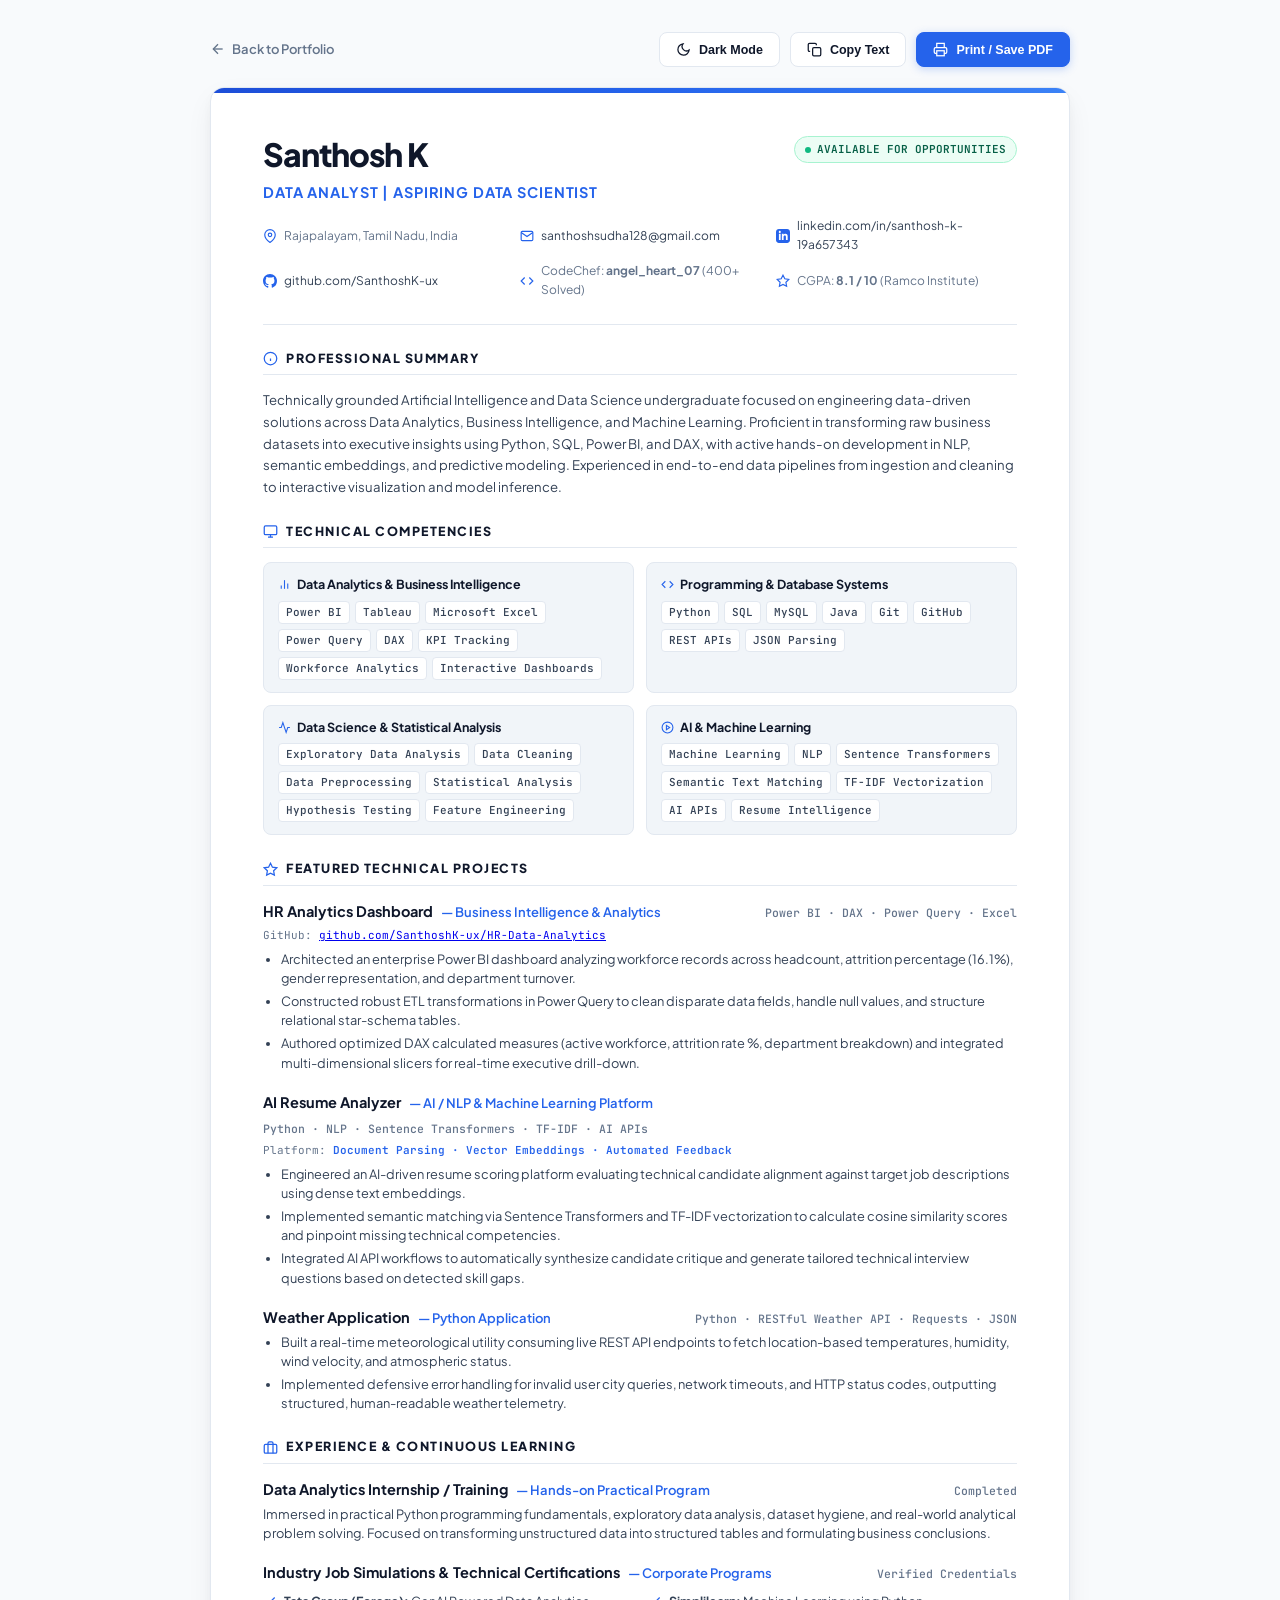
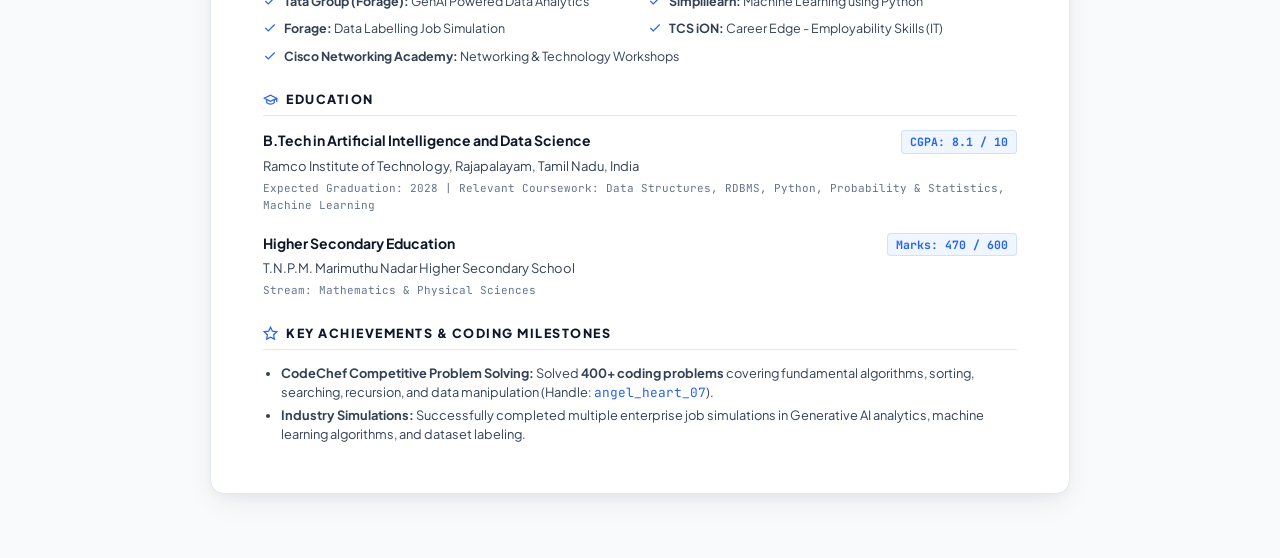
==== commit f14d6a1c: "fix: update identity to Data Analyst | Aspiring Data Scientist and verify exactly 3 featured project" ====
--- a/resume.html
+++ b/resume.html
@@ -4,7 +4,7 @@
   <meta charset="UTF-8">
   <meta name="viewport" content="width=device-width, initial-scale=1.0">
   <title>Resume - Santhosh K | Data Analyst &amp; Aspiring Data Scientist</title>
-  <meta name="description" content="Professional Resume of Santhosh K — Data Analyst, Aspiring Data Scientist and Machine Learning Engineer.">
+  <meta name="description" content="Professional Resume of Santhosh K — Data Analyst and Aspiring Data Scientist.">
 
   <!-- Google Fonts: Plus Jakarta Sans & JetBrains Mono -->
   <link rel="preconnect" href="https://fonts.googleapis.com">
@@ -626,7 +626,7 @@
         </div>
       </div>
 
-      <div class="candidate-title">Data Analyst | Aspiring Data Scientist | Machine Learning Engineer</div>
+      <div class="candidate-title">Data Analyst | Aspiring Data Scientist</div>
 
       <div class="contact-grid">
         <div class="contact-item">
@@ -997,7 +997,7 @@
     const copyTextBtn = document.getElementById('copy-text-btn');
     copyTextBtn.addEventListener('click', () => {
       const plainText = `SANTHOSH K
-Data Analyst | Aspiring Data Scientist | Machine Learning Engineer
+Data Analyst | Aspiring Data Scientist
 Rajapalayam, Tamil Nadu, India | santhoshsudha128@gmail.com
 LinkedIn: https://linkedin.com/in/santhosh-k-19a657343
 GitHub: https://github.com/SanthoshK-ux
